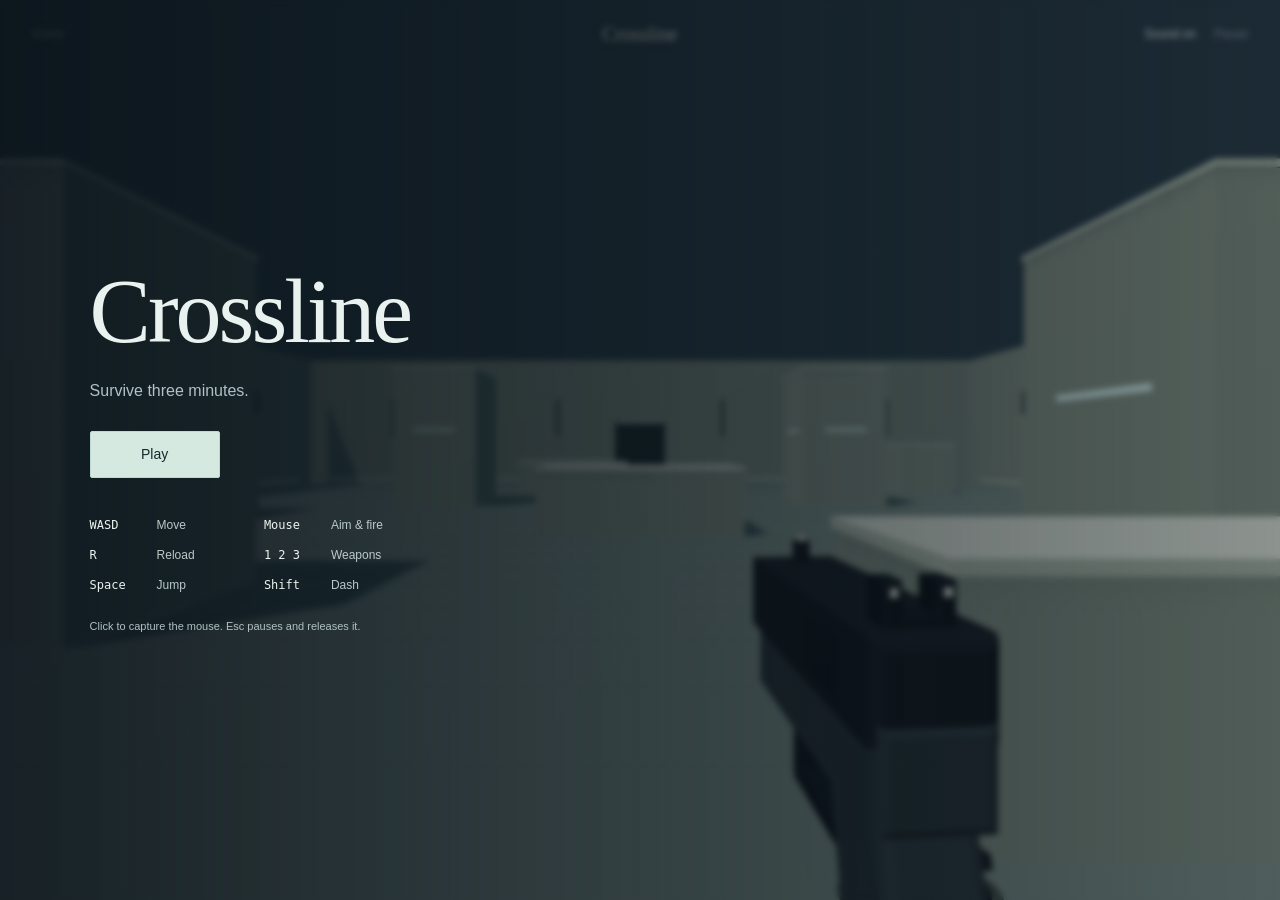
==== arena.html @ 3df7580a "Update site" ====
<!doctype html>
<html lang="en">
<head>
  <meta charset="UTF-8"><meta name="viewport" content="width=device-width,initial-scale=1">
  <meta name="theme-color" content="#111a22"><title>Crossline</title>
  <link rel="icon" href="data:image/svg+xml,%3Csvg xmlns='http://www.w3.org/2000/svg' viewBox='0 0 32 32'%3E%3Ccircle cx='16' cy='16' r='10' fill='none' stroke='%2368b9ae' stroke-width='2'/%3E%3Cpath d='M16 2v8m0 12v8M2 16h8m12 0h8' stroke='%2368b9ae' stroke-width='2'/%3E%3C/svg%3E">
  <link rel="stylesheet" href="arena.css?v=1"><script type="module" src="arena.js?v=4"></script>
</head>
<body>
  <main id="viewport" aria-label="First-person arena">
    <canvas id="scene" tabindex="0" aria-label="Crossline. W A S D to move, mouse to aim, click to fire, R to reload, 1 2 3 to switch weapons, Space to jump, Shift to dash, Escape to pause."></canvas>
    <div id="damage" aria-hidden="true"></div>
    <header><a href="index.html">Home</a><span>Crossline</span><div><button id="sound" type="button" aria-pressed="true">Sound on</button><button id="pause" type="button" disabled>Pause</button></div></header>
    <div class="top-status" id="top-status"><span id="wave">Wave 1</span><span id="remaining">3:00</span><span id="score">0</span></div>
    <div id="crosshair" aria-hidden="true"><i></i><i></i><i></i><i></i><b></b></div>
    <div id="hit" aria-hidden="true"></div>
    <div id="notice" role="status" aria-live="polite"></div>
    <div class="hud"><div class="health"><span id="health">100</span><div><small>HEALTH</small><div class="health-track"><i id="health-bar"></i></div></div></div><div class="weapon"><small id="weapon-name">SIDEARM</small><div><span id="ammo">12</span><small id="magazine">/ 12</small></div><span id="reload-status"></span></div></div>
    <div class="weapon-keys"><span data-weapon="0" class="selected">1 Sidearm</span><span data-weapon="1">2 Scatter</span><span data-weapon="2">3 Pulse</span></div>
    <section class="overlay" id="overlay" aria-labelledby="overlay-title"><div class="menu">
      <h1 id="overlay-title">Crossline</h1><p id="overlay-copy">Survive three minutes.</p>
      <button id="start" type="button" disabled>Loading</button>
      <p id="device-note" hidden>A keyboard and mouse are required.</p>
      <div class="controls"><span><kbd>WASD</kbd> Move</span><span><kbd>Mouse</kbd> Aim & fire</span><span><kbd>R</kbd> Reload</span><span><kbd>1 2 3</kbd> Weapons</span><span><kbd>Space</kbd> Jump</span><span><kbd>Shift</kbd> Dash</span></div>
      <p class="menu-note">Click to capture the mouse. Esc pauses and releases it.</p>
      <button id="restart" type="button" hidden>New round</button>
    </div></section>
  </main>
</body>
</html>
---- arena.css ----
:root{color-scheme:dark;--ink:#eaf2ef;--muted:#b1c1c4;--accent:#8ed7ca}*{box-sizing:border-box}html,body{margin:0;width:100%;height:100%;overflow:hidden;background:#111a22;color:var(--ink);font:14px/1.5 -apple-system,BlinkMacSystemFont,'Segoe UI',Helvetica,Arial,sans-serif}a{color:inherit;text-decoration:none}button{font:inherit;color:inherit;background:none;border:0;cursor:pointer}button:disabled{opacity:.5;cursor:wait}button:focus-visible,a:focus-visible{outline:2px solid var(--accent);outline-offset:6px}[hidden]{display:none!important}#viewport{position:relative;width:100%;height:100%;min-height:400px}#scene{display:block;width:100%;height:100%;outline:none}header{position:absolute;top:0;left:0;right:0;display:flex;justify-content:space-between;align-items:center;padding:25px 32px;font-size:12px;text-shadow:0 1px 8px #111}header>span{position:absolute;left:50%;transform:translateX(-50%);font:20px Georgia,serif}header>div{display:flex;gap:18px}header button{font-size:12px;padding:0}a:hover,header button:hover{color:var(--accent)}
.top-status{position:absolute;top:78px;left:50%;transform:translateX(-50%);display:flex;gap:28px;font-size:12px;font-variant-numeric:tabular-nums;text-shadow:0 2px 8px #101820}.hud{position:absolute;bottom:58px;left:34px;right:34px;display:flex;justify-content:space-between;align-items:end;pointer-events:none;text-shadow:0 2px 10px #07151c}.health{display:flex;gap:13px;align-items:center}.health>span{font-size:34px;font-variant-numeric:tabular-nums}.health small,.weapon>small{font-size:9px;letter-spacing:.14em}.health-track{margin-top:5px;width:75px;height:3px;background:#ffffff29}.health-track i{display:block;width:100%;height:100%;background:var(--accent);transition:width .12s}.weapon{text-align:right;position:relative}.weapon>div>span{font-size:36px;font-variant-numeric:tabular-nums}.weapon>div>small{font-size:13px;margin-left:8px;color:var(--muted)}#reload-status{font-size:11px;position:absolute;bottom:-22px;right:0;white-space:nowrap;color:var(--accent)}.weapon-keys{position:absolute;bottom:24px;left:50%;transform:translateX(-50%);display:flex;gap:20px;font-size:11px;color:#b0bcbb;white-space:nowrap;text-shadow:0 2px 5px #111}.weapon-keys .selected{color:#fff;border-bottom:1px solid var(--accent);padding-bottom:4px}
#crosshair{position:absolute;top:50%;left:50%;width:26px;height:26px;transform:translate(-50%,-50%);pointer-events:none;filter:drop-shadow(0 1px 2px #111)}#crosshair i{position:absolute;background:#e9fff5;border-radius:1px}#crosshair i:nth-child(1){width:1px;height:6px;left:12px;top:0}#crosshair i:nth-child(2){width:1px;height:6px;left:12px;bottom:0}#crosshair i:nth-child(3){height:1px;width:6px;top:12px;left:0}#crosshair i:nth-child(4){height:1px;width:6px;top:12px;right:0}#crosshair b{position:absolute;width:2px;height:2px;left:12px;top:12px;background:white;border-radius:50%}#hit{position:absolute;left:50%;top:50%;width:32px;height:32px;transform:translate(-50%,-50%) rotate(45deg);border:1px solid transparent;opacity:0;pointer-events:none}#hit:before,#hit:after{content:'';position:absolute;background:var(--accent)}#hit:before{width:20px;height:2px;left:6px;top:15px}#hit:after{width:2px;height:20px;left:15px;top:6px}#hit.visible{opacity:1}#notice{position:absolute;top:24%;left:0;right:0;text-align:center;font-size:14px;letter-spacing:.04em;text-shadow:0 2px 12px #001;pointer-events:none}#damage{position:absolute;inset:0;box-shadow:inset 0 0 100px 30px #e260484d;opacity:0;pointer-events:none;transition:opacity .2s}
.overlay{position:absolute;inset:0;background:linear-gradient(90deg,rgba(9,18,25,.88),rgba(9,18,25,.35));display:grid;align-items:center;justify-items:start;padding:clamp(30px,7vw,110px);backdrop-filter:blur(3px)}.menu{max-width:540px}h1{font:400 clamp(54px,8vw,92px)/1 Georgia,'Times New Roman',serif;letter-spacing:-3px;margin:0 0 22px}.menu>p{font-size:16px;color:var(--muted);margin:0 0 28px}.menu>#start{border:1px solid #bad9d0;border-radius:2px;background:#d5e9e1;color:#132b2b;padding:12px 35px;font-size:14px;min-width:130px}.menu>#start:hover{background:#effaf5}.controls{display:grid;grid-template-columns:1fr 1fr;gap:12px 28px;margin:38px 0 24px;font-size:12px;color:#bac9c9}.controls>span{display:flex;gap:12px;align-items:center}kbd{font:11px inherit;min-width:55px;color:#edf4f0}.menu>.menu-note{font-size:11px;margin:0;max-width:350px}.menu>#restart{font-size:12px;color:var(--muted);padding:0;margin-top:22px}.playing header{opacity:.55}.playing header:hover{opacity:1}.menu-open .hud,.menu-open .top-status,.menu-open .weapon-keys,.menu-open #crosshair{visibility:hidden}
@media(max-width:700px){header{padding:20px}header>span{display:none}.overlay{padding:30px}.hud{left:20px;right:20px}.weapon-keys{gap:12px;font-size:10px}.controls{gap:12px 16px}.menu>p{font-size:14px}h1{font-size:60px}.top-status{top:65px}.menu>.menu-note{max-width:280px}}
@media(prefers-reduced-motion:reduce){*{transition:none!important}}
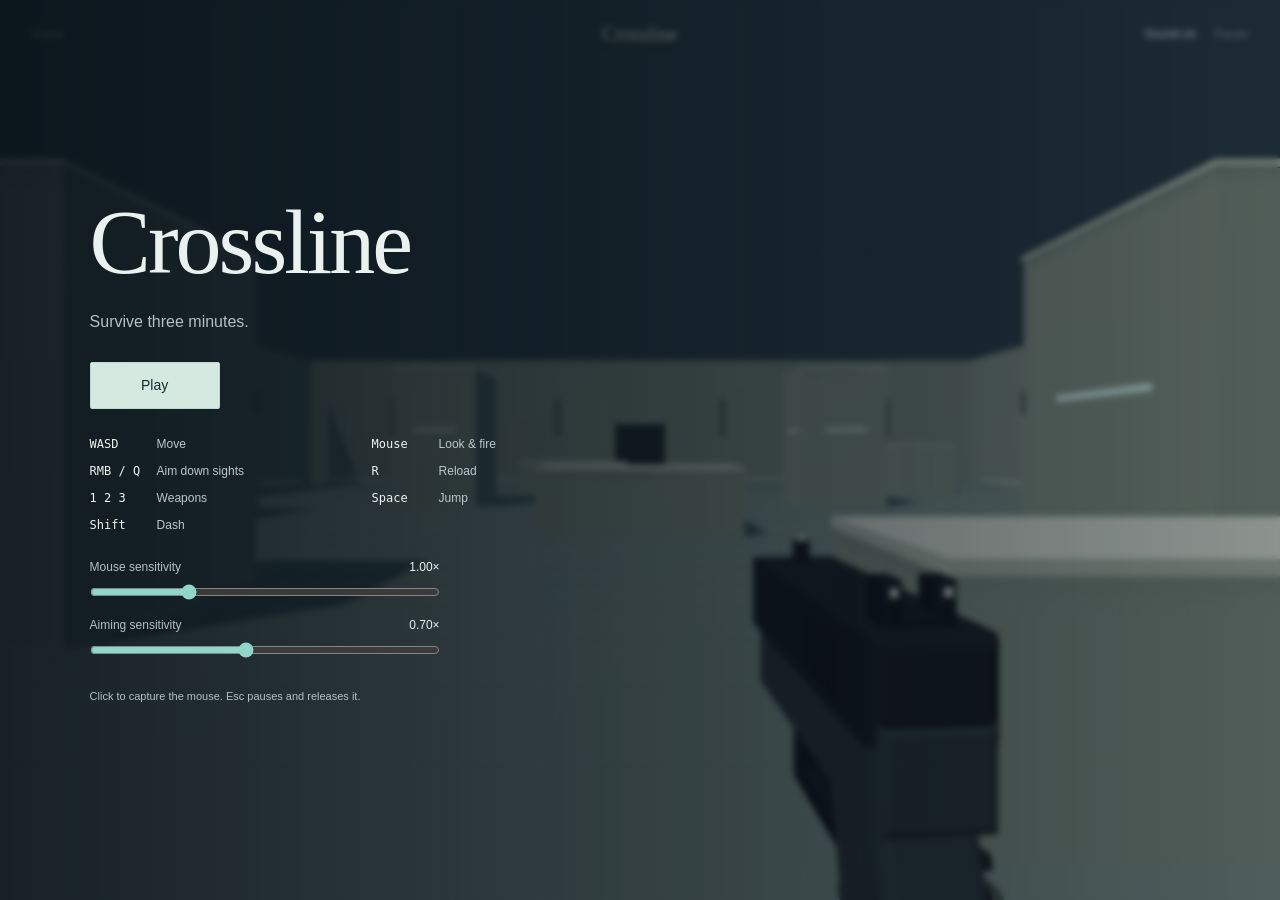
==== commit 58000e72: "Update site" ====
--- a/arena.html
+++ b/arena.html
@@ -4,11 +4,11 @@
   <meta charset="UTF-8"><meta name="viewport" content="width=device-width,initial-scale=1">
   <meta name="theme-color" content="#111a22"><title>Crossline</title>
   <link rel="icon" href="data:image/svg+xml,%3Csvg xmlns='http://www.w3.org/2000/svg' viewBox='0 0 32 32'%3E%3Ccircle cx='16' cy='16' r='10' fill='none' stroke='%2368b9ae' stroke-width='2'/%3E%3Cpath d='M16 2v8m0 12v8M2 16h8m12 0h8' stroke='%2368b9ae' stroke-width='2'/%3E%3C/svg%3E">
-  <link rel="stylesheet" href="arena.css?v=1"><script type="module" src="arena.js?v=4"></script>
+  <link rel="stylesheet" href="arena.css?v=2"><script type="module" src="arena.js?v=5"></script>
 </head>
 <body>
   <main id="viewport" aria-label="First-person arena">
-    <canvas id="scene" tabindex="0" aria-label="Crossline. W A S D to move, mouse to aim, click to fire, R to reload, 1 2 3 to switch weapons, Space to jump, Shift to dash, Escape to pause."></canvas>
+    <canvas id="scene" tabindex="0" aria-label="Crossline. W A S D to move, mouse to look, click to fire, right click or Q to aim down sights, R to reload, 1 2 3 to switch weapons, Space to jump, Shift to dash, Escape to pause and adjust sensitivity."></canvas>
     <div id="damage" aria-hidden="true"></div>
     <header><a href="index.html">Home</a><span>Crossline</span><div><button id="sound" type="button" aria-pressed="true">Sound on</button><button id="pause" type="button" disabled>Pause</button></div></header>
     <div class="top-status" id="top-status"><span id="wave">Wave 1</span><span id="remaining">3:00</span><span id="score">0</span></div>
@@ -21,7 +21,13 @@
       <h1 id="overlay-title">Crossline</h1><p id="overlay-copy">Survive three minutes.</p>
       <button id="start" type="button" disabled>Loading</button>
       <p id="device-note" hidden>A keyboard and mouse are required.</p>
-      <div class="controls"><span><kbd>WASD</kbd> Move</span><span><kbd>Mouse</kbd> Aim & fire</span><span><kbd>R</kbd> Reload</span><span><kbd>1 2 3</kbd> Weapons</span><span><kbd>Space</kbd> Jump</span><span><kbd>Shift</kbd> Dash</span></div>
+      <div class="controls"><span><kbd>WASD</kbd> Move</span><span><kbd>Mouse</kbd> Look & fire</span><span><kbd id="aim-key">RMB / Q</kbd> Aim down sights</span><span><kbd>R</kbd> Reload</span><span><kbd>1 2 3</kbd> Weapons</span><span><kbd>Space</kbd> Jump</span><span><kbd>Shift</kbd> Dash</span></div>
+      <div class="look-settings" aria-label="Mouse settings">
+        <label for="sensitivity">Mouse sensitivity <output id="sensitivity-value" for="sensitivity">1.00×</output></label>
+        <input id="sensitivity" type="range" min="0.25" max="3" step="0.05" value="1">
+        <label for="aim-sensitivity">Aiming sensitivity <output id="aim-sensitivity-value" for="aim-sensitivity">0.70×</output></label>
+        <input id="aim-sensitivity" type="range" min="0.3" max="1.2" step="0.05" value="0.7">
+      </div>
       <p class="menu-note">Click to capture the mouse. Esc pauses and releases it.</p>
       <button id="restart" type="button" hidden>New round</button>
     </div></section>
--- a/arena.css
+++ b/arena.css
@@ -4,3 +4,5 @@
 .overlay{position:absolute;inset:0;background:linear-gradient(90deg,rgba(9,18,25,.88),rgba(9,18,25,.35));display:grid;align-items:center;justify-items:start;padding:clamp(30px,7vw,110px);backdrop-filter:blur(3px)}.menu{max-width:540px}h1{font:400 clamp(54px,8vw,92px)/1 Georgia,'Times New Roman',serif;letter-spacing:-3px;margin:0 0 22px}.menu>p{font-size:16px;color:var(--muted);margin:0 0 28px}.menu>#start{border:1px solid #bad9d0;border-radius:2px;background:#d5e9e1;color:#132b2b;padding:12px 35px;font-size:14px;min-width:130px}.menu>#start:hover{background:#effaf5}.controls{display:grid;grid-template-columns:1fr 1fr;gap:12px 28px;margin:38px 0 24px;font-size:12px;color:#bac9c9}.controls>span{display:flex;gap:12px;align-items:center}kbd{font:11px inherit;min-width:55px;color:#edf4f0}.menu>.menu-note{font-size:11px;margin:0;max-width:350px}.menu>#restart{font-size:12px;color:var(--muted);padding:0;margin-top:22px}.playing header{opacity:.55}.playing header:hover{opacity:1}.menu-open .hud,.menu-open .top-status,.menu-open .weapon-keys,.menu-open #crosshair{visibility:hidden}
 @media(max-width:700px){header{padding:20px}header>span{display:none}.overlay{padding:30px}.hud{left:20px;right:20px}.weapon-keys{gap:12px;font-size:10px}.controls{gap:12px 16px}.menu>p{font-size:14px}h1{font-size:60px}.top-status{top:65px}.menu>.menu-note{max-width:280px}}
 @media(prefers-reduced-motion:reduce){*{transition:none!important}}
+.overlay{overflow-y:auto}.menu{width:min(100%,540px);margin:auto 0}.controls{margin-top:26px;gap:9px 24px}.look-settings{max-width:350px;display:grid;gap:8px;margin:22px 0}.look-settings label{display:flex;justify-content:space-between;gap:20px;font-size:12px;color:var(--muted)}.look-settings output{font-variant-numeric:tabular-nums;color:var(--ink)}.look-settings input{width:100%;margin:0 0 8px;accent-color:var(--accent);cursor:pointer}.look-settings input:focus-visible{outline:1px solid var(--accent);outline-offset:4px}.aiming #crosshair{opacity:0}.aiming #hit{width:20px;height:20px}.aiming #hit:before{left:4px;top:9px;width:12px}.aiming #hit:after{left:9px;top:4px;height:12px}
+@media(max-height:720px){.overlay{padding-top:25px;padding-bottom:25px}h1{font-size:52px;margin-bottom:12px}.menu>p{margin-bottom:16px}.controls{margin:20px 0 16px;gap:7px 24px}.look-settings{margin:16px 0;gap:5px}}
